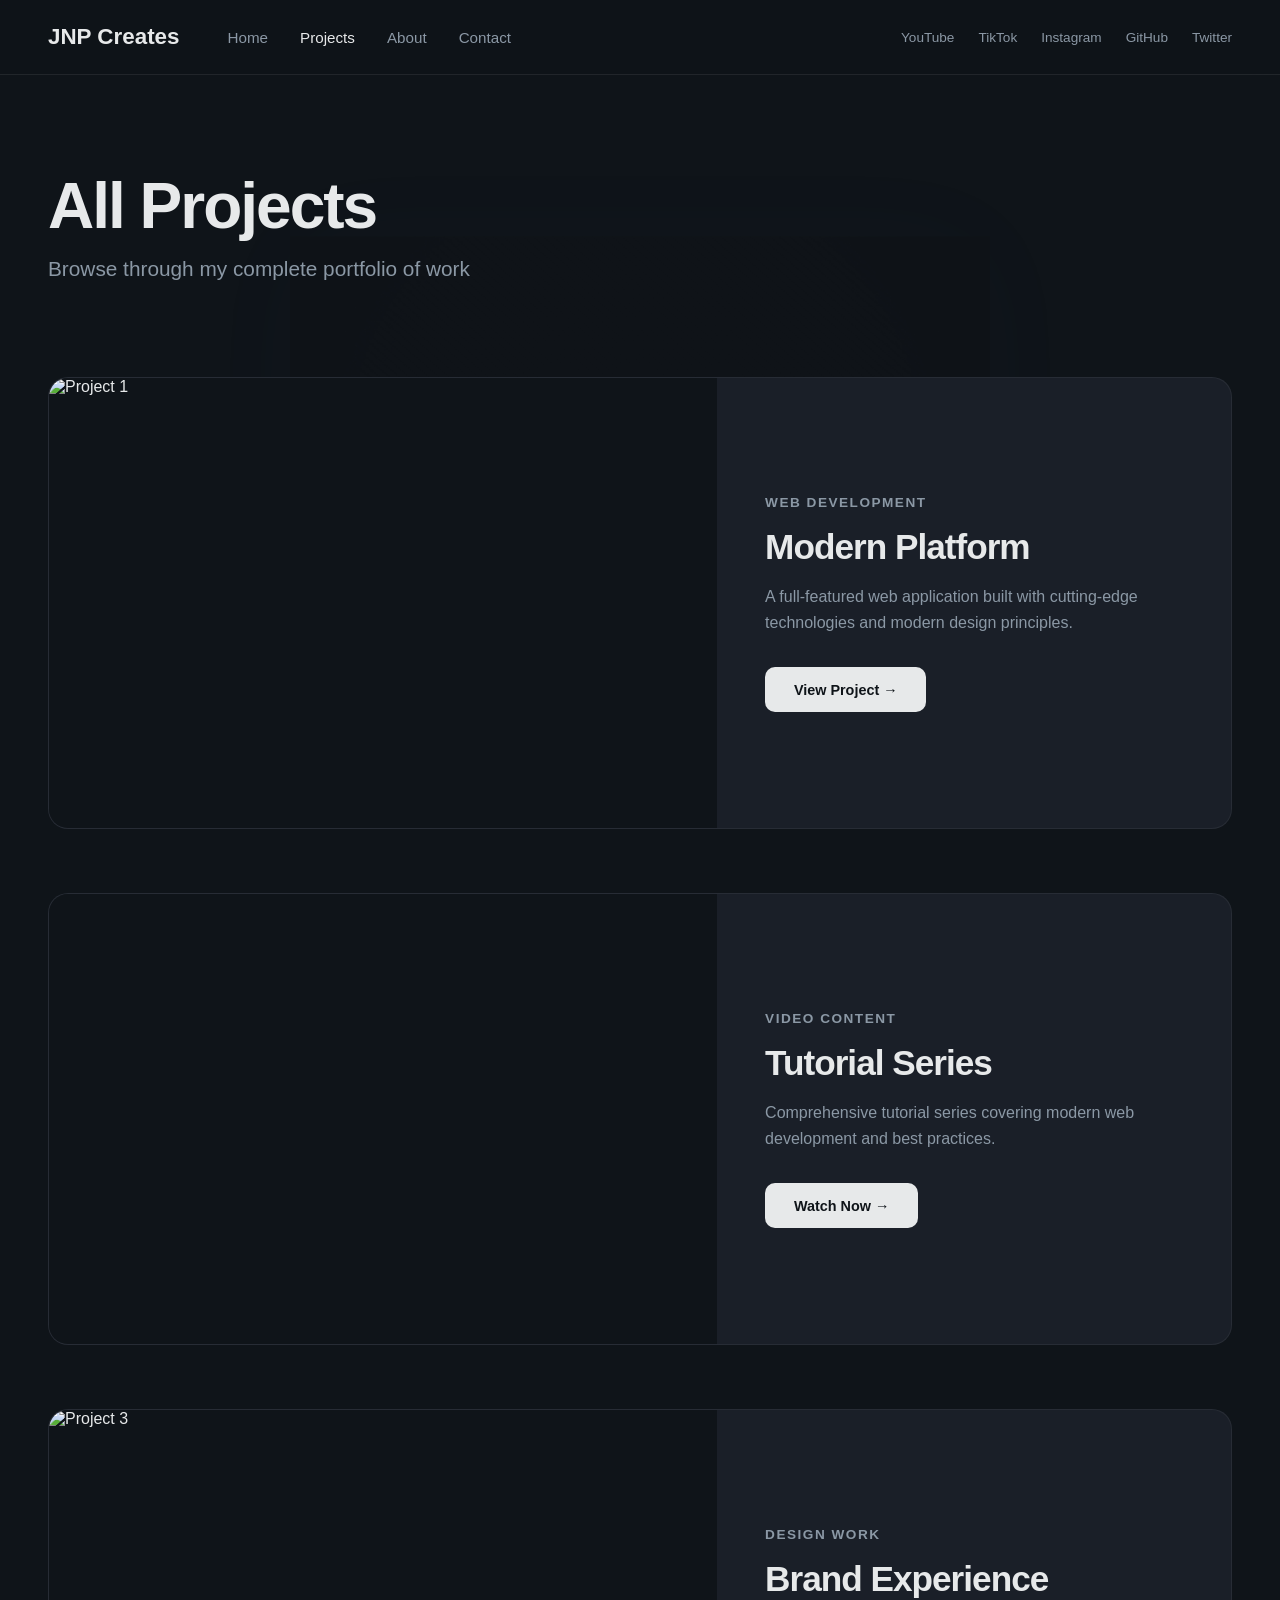
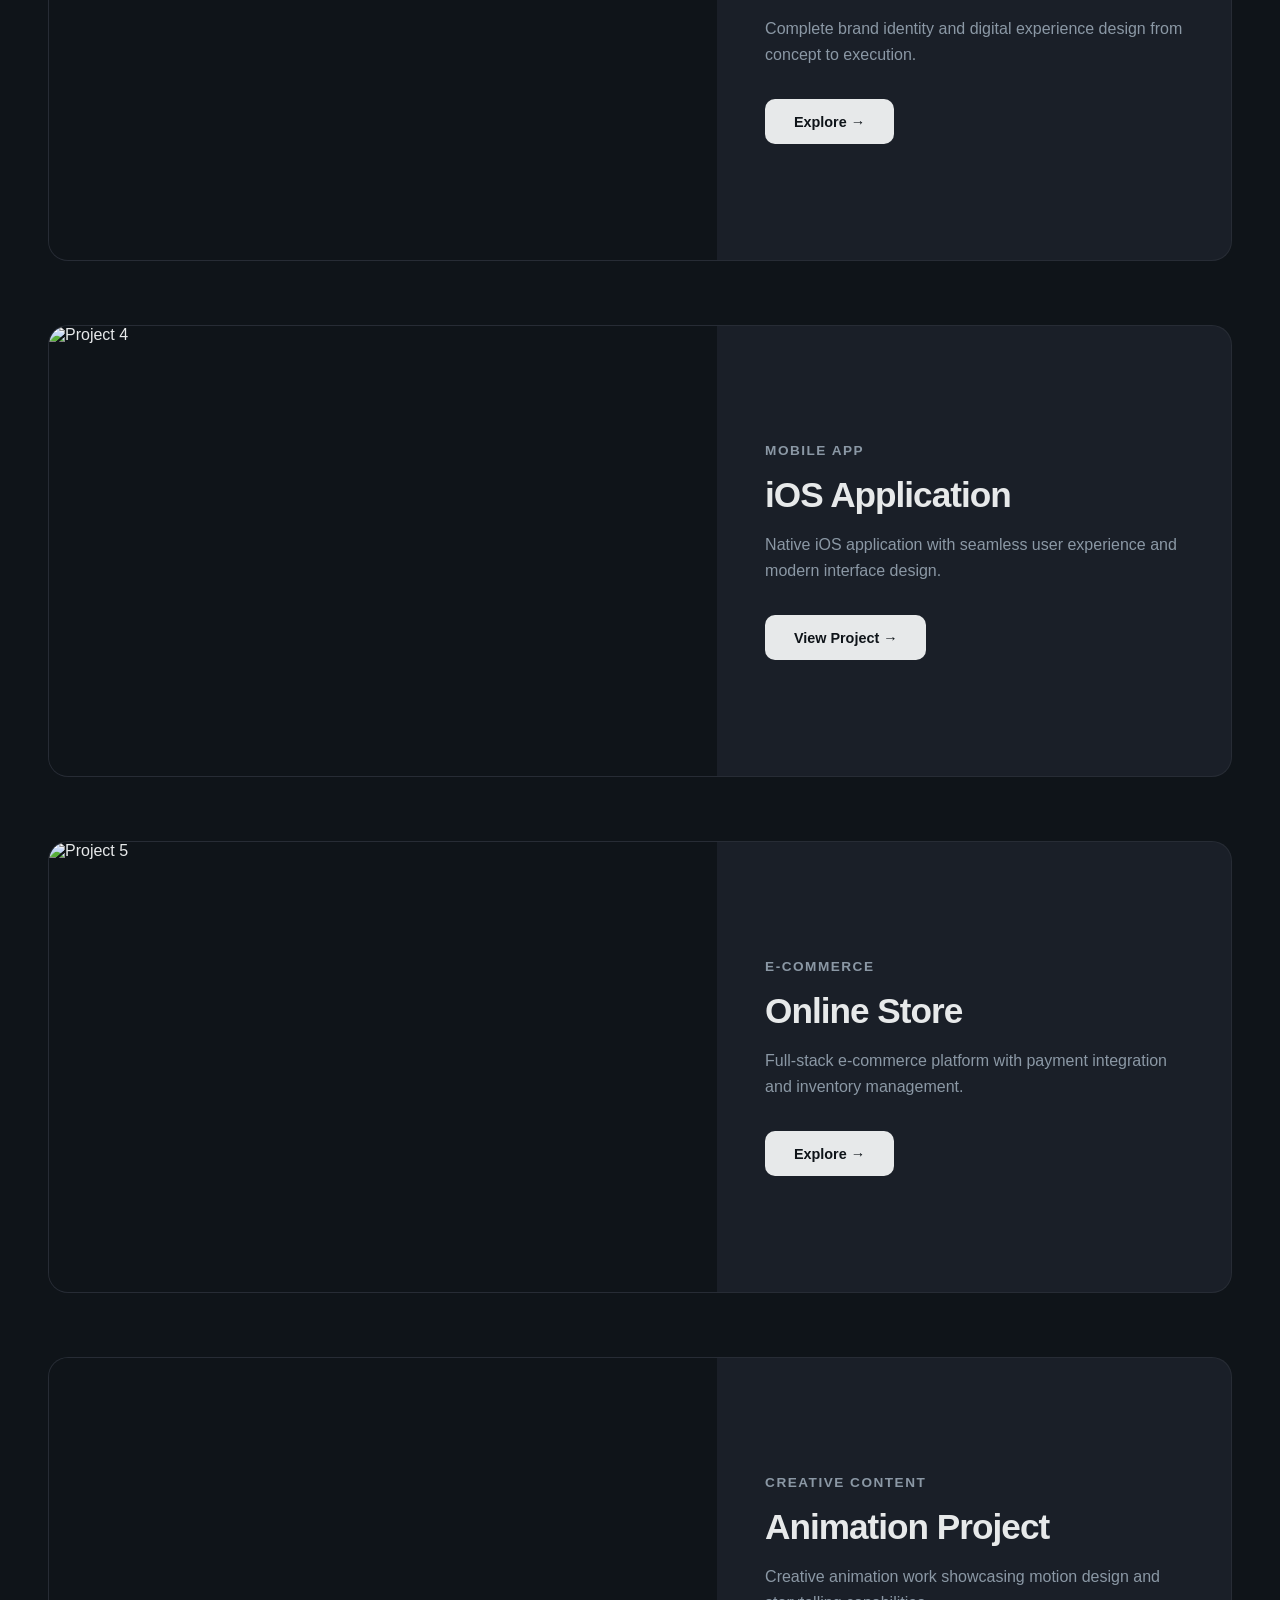
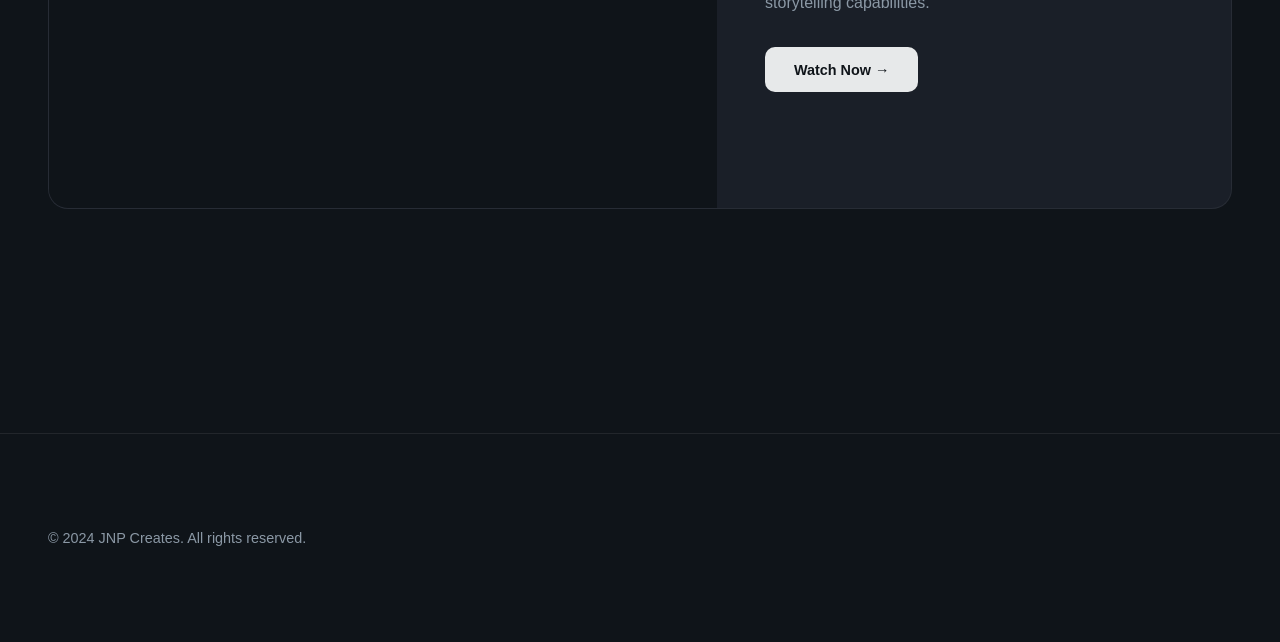
==== projects.html @ a5160d63 "Initial website deployment - Modern dark portfolio - Dark theme with animated gradient background lo" ====
<!DOCTYPE html>
<html lang="en">
<head>
    <meta charset="UTF-8">
    <meta name="viewport" content="width=device-width, initial-scale=1.0">
    <title>All Projects - JNP Creates</title>
    <style>
        * {
            margin: 0;
            padding: 0;
            box-sizing: border-box;
        }

        body {
            font-family: -apple-system, BlinkMacSystemFont, 'Segoe UI', Roboto, Oxygen, Ubuntu, Cantarell, sans-serif;
            background: #0f1419;
            color: #e7e9ea;
            position: relative;
            overflow-x: hidden;
        }

        /* Animated Background Logo */
        .bg-logo {
            position: fixed;
            top: 50%;
            left: 50%;
            transform: translate(-50%, -50%);
            width: 60%;
            max-width: 700px;
            height: auto;
            z-index: 0;
            opacity: 0.06;
            pointer-events: none;
        }

        .bg-logo img {
            width: 100%;
            height: auto;
            filter: drop-shadow(0 0 60px rgba(102, 126, 234, 0.4));
            animation: gradient-pulse 8s ease-in-out infinite;
        }

        @keyframes gradient-pulse {
            0%, 100% {
                filter: drop-shadow(0 0 60px rgba(102, 126, 234, 0.4));
            }
            50% {
                filter: drop-shadow(0 0 80px rgba(255, 107, 237, 0.5));
            }
        }

        /* Navigation */
        nav {
            padding: 1.5rem 3rem;
            background: rgba(15, 20, 25, 0.95);
            backdrop-filter: blur(20px);
            border-bottom: 1px solid rgba(255,255,255,0.08);
            position: sticky;
            top: 0;
            z-index: 100;
            display: flex;
            justify-content: space-between;
            align-items: center;
        }

        .nav-left {
            display: flex;
            align-items: center;
            gap: 3rem;
        }

        .logo {
            font-size: 1.4rem;
            font-weight: 700;
            color: #e7e9ea;
        }

        .nav-tabs {
            display: flex;
            gap: 2rem;
        }

        .nav-tabs a {
            color: #8b98a5;
            text-decoration: none;
            font-size: 0.95rem;
            font-weight: 500;
            transition: color 0.3s;
        }

        .nav-tabs a:hover,
        .nav-tabs a.active {
            color: #e7e9ea;
        }

        .social-nav {
            display: flex;
            gap: 1.5rem;
        }

        .social-nav a {
            color: #8b98a5;
            text-decoration: none;
            font-size: 0.85rem;
            font-weight: 500;
            transition: color 0.3s;
        }

        .social-nav a:hover {
            color: #e7e9ea;
        }

        /* Container */
        .container {
            max-width: 1300px;
            margin: 0 auto;
            padding: 0 3rem;
            position: relative;
            z-index: 1;
        }

        /* Page Header */
        .page-header {
            padding: 6rem 0 4rem 0;
        }

        .page-header h1 {
            font-size: 4rem;
            font-weight: 800;
            line-height: 1.1;
            margin-bottom: 1rem;
            letter-spacing: -2px;
        }

        .page-header p {
            font-size: 1.3rem;
            color: #8b98a5;
        }

        /* Projects List */
        .projects-list {
            padding: 2rem 0 6rem 0;
        }

        .project-item {
            margin-bottom: 4rem;
        }

        .project-wrapper {
            background: #1a1f28;
            border-radius: 20px;
            overflow: hidden;
            border: 1px solid rgba(255,255,255,0.06);
            transition: all 0.5s cubic-bezier(0.4, 0, 0.2, 1);
        }

        .project-wrapper:hover {
            transform: translateY(-12px);
            border-color: rgba(255,255,255,0.12);
            box-shadow:
                0 20px 40px rgba(0,0,0,0.4),
                0 0 0 1px rgba(255,255,255,0.05);
        }

        .project-grid {
            display: grid;
            grid-template-columns: 1.3fr 1fr;
            align-items: center;
        }

        .project-media-box {
            height: 450px;
            position: relative;
            overflow: hidden;
            background: #0f1419;
        }

        .project-media-box img {
            width: 100%;
            height: 100%;
            object-fit: cover;
            transition: transform 0.7s cubic-bezier(0.4, 0, 0.2, 1);
        }

        .project-wrapper:hover .project-media-box img {
            transform: scale(1.08);
        }

        .project-media-box iframe {
            width: 100%;
            height: 100%;
            border: none;
        }

        .project-details {
            padding: 3rem;
        }

        .project-category {
            font-size: 0.85rem;
            color: #8b98a5;
            text-transform: uppercase;
            letter-spacing: 1.5px;
            font-weight: 600;
            margin-bottom: 1rem;
        }

        .project-name {
            font-size: 2.2rem;
            font-weight: 700;
            margin-bottom: 1rem;
            line-height: 1.2;
            letter-spacing: -1px;
        }

        .project-desc {
            font-size: 1rem;
            line-height: 1.6;
            color: #8b98a5;
            margin-bottom: 2rem;
        }

        .view-project-btn {
            display: inline-flex;
            align-items: center;
            gap: 0.8rem;
            padding: 0.9rem 1.8rem;
            background: #e7e9ea;
            color: #0f1419;
            text-decoration: none;
            border-radius: 10px;
            font-weight: 600;
            font-size: 0.9rem;
            transition: all 0.3s;
        }

        .view-project-btn:hover {
            background: #fff;
            transform: translateX(4px);
        }

        /* Footer */
        .footer-area {
            padding: 6rem 0;
            border-top: 1px solid rgba(255,255,255,0.08);
            margin-top: 4rem;
        }

        .footer-grid {
            display: flex;
            justify-content: space-between;
            align-items: center;
        }

        .footer-copy {
            color: #8b98a5;
            font-size: 0.9rem;
        }

        @media (max-width: 1024px) {
            .nav-left {
                flex-direction: column;
                gap: 1rem;
                align-items: flex-start;
            }

            nav {
                flex-direction: column;
                gap: 1.5rem;
                align-items: flex-start;
            }

            .social-nav {
                flex-wrap: wrap;
            }

            .project-grid {
                grid-template-columns: 1fr;
            }

            .project-media-box {
                height: 350px;
            }

            .page-header h1 {
                font-size: 2.5rem;
            }

            .project-name {
                font-size: 1.8rem;
            }
        }
    </style>
</head>
<body>
    <!-- Animated Background Logo -->
    <div class="bg-logo">
        <img src="jnp-logo.png" alt="JNP Creates Logo">
    </div>

    <!-- Navigation -->
    <nav>
        <div class="nav-left">
            <div class="logo">JNP Creates</div>
            <div class="nav-tabs">
                <a href="index.html">Home</a>
                <a href="projects.html" class="active">Projects</a>
                <a href="#about">About</a>
                <a href="#contact">Contact</a>
            </div>
        </div>
        <div class="social-nav">
            <a href="https://youtube.com/@jnpcreates" target="_blank">YouTube</a>
            <a href="https://tiktok.com/@jnpcreates" target="_blank">TikTok</a>
            <a href="https://instagram.com/jnp_creates" target="_blank">Instagram</a>
            <a href="https://github.com/jnpcreates" target="_blank">GitHub</a>
            <a href="https://twitter.com/jnpcreates" target="_blank">Twitter</a>
        </div>
    </nav>

    <!-- Main Content -->
    <div class="container">
        <!-- Page Header -->
        <section class="page-header">
            <h1>All Projects</h1>
            <p>Browse through my complete portfolio of work</p>
        </section>

        <!-- Projects List -->
        <section class="projects-list">
            <!-- Project 1 -->
            <article class="project-item">
                <div class="project-wrapper">
                    <div class="project-grid">
                        <div class="project-media-box">
                            <img src="project1.jpg" alt="Project 1">
                        </div>
                        <div class="project-details">
                            <div class="project-category">Web Development</div>
                            <h3 class="project-name">Modern Platform</h3>
                            <p class="project-desc">
                                A full-featured web application built with cutting-edge technologies and modern design principles.
                            </p>
                            <a href="project1-details.html" class="view-project-btn">
                                View Project →
                            </a>
                        </div>
                    </div>
                </div>
            </article>

            <!-- Project 2 -->
            <article class="project-item">
                <div class="project-wrapper">
                    <div class="project-grid">
                        <div class="project-media-box">
                            <iframe src="https://www.youtube.com/embed/dQw4w9WgXcQ" allowfullscreen></iframe>
                        </div>
                        <div class="project-details">
                            <div class="project-category">Video Content</div>
                            <h3 class="project-name">Tutorial Series</h3>
                            <p class="project-desc">
                                Comprehensive tutorial series covering modern web development and best practices.
                            </p>
                            <a href="project2-details.html" class="view-project-btn">
                                Watch Now →
                            </a>
                        </div>
                    </div>
                </div>
            </article>

            <!-- Project 3 -->
            <article class="project-item">
                <div class="project-wrapper">
                    <div class="project-grid">
                        <div class="project-media-box">
                            <img src="project3.jpg" alt="Project 3">
                        </div>
                        <div class="project-details">
                            <div class="project-category">Design Work</div>
                            <h3 class="project-name">Brand Experience</h3>
                            <p class="project-desc">
                                Complete brand identity and digital experience design from concept to execution.
                            </p>
                            <a href="project3-details.html" class="view-project-btn">
                                Explore →
                            </a>
                        </div>
                    </div>
                </div>
            </article>

            <!-- Project 4 -->
            <article class="project-item">
                <div class="project-wrapper">
                    <div class="project-grid">
                        <div class="project-media-box">
                            <img src="project4.jpg" alt="Project 4">
                        </div>
                        <div class="project-details">
                            <div class="project-category">Mobile App</div>
                            <h3 class="project-name">iOS Application</h3>
                            <p class="project-desc">
                                Native iOS application with seamless user experience and modern interface design.
                            </p>
                            <a href="project4-details.html" class="view-project-btn">
                                View Project →
                            </a>
                        </div>
                    </div>
                </div>
            </article>

            <!-- Project 5 -->
            <article class="project-item">
                <div class="project-wrapper">
                    <div class="project-grid">
                        <div class="project-media-box">
                            <img src="project5.jpg" alt="Project 5">
                        </div>
                        <div class="project-details">
                            <div class="project-category">E-Commerce</div>
                            <h3 class="project-name">Online Store</h3>
                            <p class="project-desc">
                                Full-stack e-commerce platform with payment integration and inventory management.
                            </p>
                            <a href="project5-details.html" class="view-project-btn">
                                Explore →
                            </a>
                        </div>
                    </div>
                </div>
            </article>

            <!-- Project 6 -->
            <article class="project-item">
                <div class="project-wrapper">
                    <div class="project-grid">
                        <div class="project-media-box">
                            <iframe src="https://www.youtube.com/embed/dQw4w9WgXcQ" allowfullscreen></iframe>
                        </div>
                        <div class="project-details">
                            <div class="project-category">Creative Content</div>
                            <h3 class="project-name">Animation Project</h3>
                            <p class="project-desc">
                                Creative animation work showcasing motion design and storytelling capabilities.
                            </p>
                            <a href="project6-details.html" class="view-project-btn">
                                Watch Now →
                            </a>
                        </div>
                    </div>
                </div>
            </article>

            <!-- Add more projects as needed -->
        </section>
    </div>

    <!-- Footer -->
    <footer class="footer-area">
        <div class="container">
            <div class="footer-grid">
                <div class="footer-copy">© 2024 JNP Creates. All rights reserved.</div>
            </div>
        </div>
    </footer>
</body>
</html>
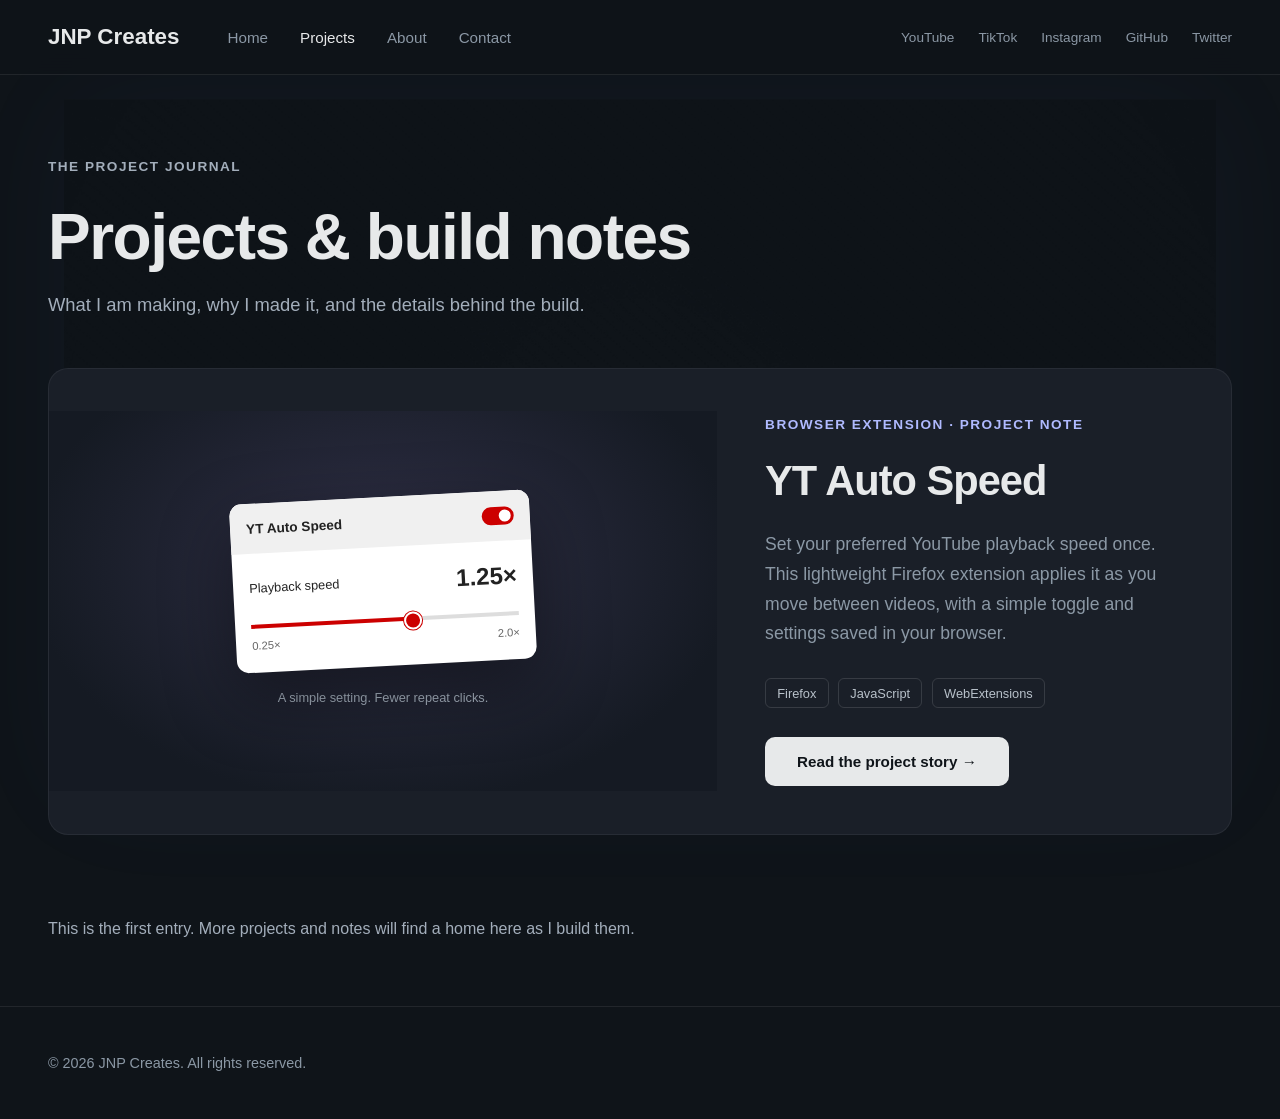
==== commit 6ecded88: "Add YT Auto Speed project journal and refresh portfolio" ====
--- a/projects.html
+++ b/projects.html
@@ -3,468 +3,71 @@
 <head>
     <meta charset="UTF-8">
     <meta name="viewport" content="width=device-width, initial-scale=1.0">
-    <title>All Projects - JNP Creates</title>
-    <style>
-        * {
-            margin: 0;
-            padding: 0;
-            box-sizing: border-box;
-        }
-
-        body {
-            font-family: -apple-system, BlinkMacSystemFont, 'Segoe UI', Roboto, Oxygen, Ubuntu, Cantarell, sans-serif;
-            background: #0f1419;
-            color: #e7e9ea;
-            position: relative;
-            overflow-x: hidden;
-        }
-
-        /* Animated Background Logo */
-        .bg-logo {
-            position: fixed;
-            top: 50%;
-            left: 50%;
-            transform: translate(-50%, -50%);
-            width: 60%;
-            max-width: 700px;
-            height: auto;
-            z-index: 0;
-            opacity: 0.06;
-            pointer-events: none;
-        }
-
-        .bg-logo img {
-            width: 100%;
-            height: auto;
-            filter: drop-shadow(0 0 60px rgba(102, 126, 234, 0.4));
-            animation: gradient-pulse 8s ease-in-out infinite;
-        }
-
-        @keyframes gradient-pulse {
-            0%, 100% {
-                filter: drop-shadow(0 0 60px rgba(102, 126, 234, 0.4));
-            }
-            50% {
-                filter: drop-shadow(0 0 80px rgba(255, 107, 237, 0.5));
-            }
-        }
-
-        /* Navigation */
-        nav {
-            padding: 1.5rem 3rem;
-            background: rgba(15, 20, 25, 0.95);
-            backdrop-filter: blur(20px);
-            border-bottom: 1px solid rgba(255,255,255,0.08);
-            position: sticky;
-            top: 0;
-            z-index: 100;
-            display: flex;
-            justify-content: space-between;
-            align-items: center;
-        }
-
-        .nav-left {
-            display: flex;
-            align-items: center;
-            gap: 3rem;
-        }
-
-        .logo {
-            font-size: 1.4rem;
-            font-weight: 700;
-            color: #e7e9ea;
-        }
-
-        .nav-tabs {
-            display: flex;
-            gap: 2rem;
-        }
-
-        .nav-tabs a {
-            color: #8b98a5;
-            text-decoration: none;
-            font-size: 0.95rem;
-            font-weight: 500;
-            transition: color 0.3s;
-        }
-
-        .nav-tabs a:hover,
-        .nav-tabs a.active {
-            color: #e7e9ea;
-        }
-
-        .social-nav {
-            display: flex;
-            gap: 1.5rem;
-        }
-
-        .social-nav a {
-            color: #8b98a5;
-            text-decoration: none;
-            font-size: 0.85rem;
-            font-weight: 500;
-            transition: color 0.3s;
-        }
-
-        .social-nav a:hover {
-            color: #e7e9ea;
-        }
-
-        /* Container */
-        .container {
-            max-width: 1300px;
-            margin: 0 auto;
-            padding: 0 3rem;
-            position: relative;
-            z-index: 1;
-        }
-
-        /* Page Header */
-        .page-header {
-            padding: 6rem 0 4rem 0;
-        }
-
-        .page-header h1 {
-            font-size: 4rem;
-            font-weight: 800;
-            line-height: 1.1;
-            margin-bottom: 1rem;
-            letter-spacing: -2px;
-        }
-
-        .page-header p {
-            font-size: 1.3rem;
-            color: #8b98a5;
-        }
-
-        /* Projects List */
-        .projects-list {
-            padding: 2rem 0 6rem 0;
-        }
-
-        .project-item {
-            margin-bottom: 4rem;
-        }
-
-        .project-wrapper {
-            background: #1a1f28;
-            border-radius: 20px;
-            overflow: hidden;
-            border: 1px solid rgba(255,255,255,0.06);
-            transition: all 0.5s cubic-bezier(0.4, 0, 0.2, 1);
-        }
-
-        .project-wrapper:hover {
-            transform: translateY(-12px);
-            border-color: rgba(255,255,255,0.12);
-            box-shadow:
-                0 20px 40px rgba(0,0,0,0.4),
-                0 0 0 1px rgba(255,255,255,0.05);
-        }
-
-        .project-grid {
-            display: grid;
-            grid-template-columns: 1.3fr 1fr;
-            align-items: center;
-        }
-
-        .project-media-box {
-            height: 450px;
-            position: relative;
-            overflow: hidden;
-            background: #0f1419;
-        }
-
-        .project-media-box img {
-            width: 100%;
-            height: 100%;
-            object-fit: cover;
-            transition: transform 0.7s cubic-bezier(0.4, 0, 0.2, 1);
-        }
-
-        .project-wrapper:hover .project-media-box img {
-            transform: scale(1.08);
-        }
-
-        .project-media-box iframe {
-            width: 100%;
-            height: 100%;
-            border: none;
-        }
-
-        .project-details {
-            padding: 3rem;
-        }
-
-        .project-category {
-            font-size: 0.85rem;
-            color: #8b98a5;
-            text-transform: uppercase;
-            letter-spacing: 1.5px;
-            font-weight: 600;
-            margin-bottom: 1rem;
-        }
-
-        .project-name {
-            font-size: 2.2rem;
-            font-weight: 700;
-            margin-bottom: 1rem;
-            line-height: 1.2;
-            letter-spacing: -1px;
-        }
-
-        .project-desc {
-            font-size: 1rem;
-            line-height: 1.6;
-            color: #8b98a5;
-            margin-bottom: 2rem;
-        }
-
-        .view-project-btn {
-            display: inline-flex;
-            align-items: center;
-            gap: 0.8rem;
-            padding: 0.9rem 1.8rem;
-            background: #e7e9ea;
-            color: #0f1419;
-            text-decoration: none;
-            border-radius: 10px;
-            font-weight: 600;
-            font-size: 0.9rem;
-            transition: all 0.3s;
-        }
-
-        .view-project-btn:hover {
-            background: #fff;
-            transform: translateX(4px);
-        }
-
-        /* Footer */
-        .footer-area {
-            padding: 6rem 0;
-            border-top: 1px solid rgba(255,255,255,0.08);
-            margin-top: 4rem;
-        }
-
-        .footer-grid {
-            display: flex;
-            justify-content: space-between;
-            align-items: center;
-        }
-
-        .footer-copy {
-            color: #8b98a5;
-            font-size: 0.9rem;
-        }
-
-        @media (max-width: 1024px) {
-            .nav-left {
-                flex-direction: column;
-                gap: 1rem;
-                align-items: flex-start;
-            }
-
-            nav {
-                flex-direction: column;
-                gap: 1.5rem;
-                align-items: flex-start;
-            }
-
-            .social-nav {
-                flex-wrap: wrap;
-            }
-
-            .project-grid {
-                grid-template-columns: 1fr;
-            }
-
-            .project-media-box {
-                height: 350px;
-            }
-
-            .page-header h1 {
-                font-size: 2.5rem;
-            }
-
-            .project-name {
-                font-size: 1.8rem;
-            }
-        }
-    </style>
+    <title>Projects &amp; Build Notes - JNP Creates</title>
+    <meta name="description" content="Explore projects and short build notes from JNP Creates, starting with YT Auto Speed for Firefox.">
+    <link rel="canonical" href="https://jnpcreates.com/projects.html">
+    <meta property="og:type" content="website">
+    <meta property="og:title" content="Projects &amp; Build Notes - JNP Creates">
+    <meta property="og:description" content="Explore projects and short build notes from JNP Creates, starting with YT Auto Speed for Firefox.">
+    <meta property="og:url" content="https://jnpcreates.com/projects.html">
+    <meta property="og:image" content="https://jnpcreates.com/jnp-logo.png">
+    <link rel="icon" href="jnp-logo.png" type="image/png">
+    <link rel="stylesheet" href="styles.css">
+    <link rel="stylesheet" href="showcase.css">
 </head>
 <body>
-    <!-- Animated Background Logo -->
-    <div class="bg-logo">
-        <img src="jnp-logo.png" alt="JNP Creates Logo">
-    </div>
-
-    <!-- Navigation -->
-    <nav>
+    <a class="skip-link" href="#main">Skip to content</a>
+    <div class="bg-logo" aria-hidden="true"><img src="jnp-logo.png" alt=""></div>
+    <nav aria-label="Main navigation">
         <div class="nav-left">
-            <div class="logo">JNP Creates</div>
+            <a class="logo" href="index.html">JNP Creates</a>
             <div class="nav-tabs">
                 <a href="index.html">Home</a>
-                <a href="projects.html" class="active">Projects</a>
-                <a href="#about">About</a>
-                <a href="#contact">Contact</a>
+                <a href="projects.html" class="active" aria-current="page">Projects</a>
+                <a href="index.html#about">About</a>
+                <a href="index.html#contact">Contact</a>
             </div>
         </div>
         <div class="social-nav">
-            <a href="https://youtube.com/@jnpcreates" target="_blank">YouTube</a>
-            <a href="https://tiktok.com/@jnpcreates" target="_blank">TikTok</a>
-            <a href="https://instagram.com/jnp_creates" target="_blank">Instagram</a>
-            <a href="https://github.com/jnpcreates" target="_blank">GitHub</a>
-            <a href="https://twitter.com/jnpcreates" target="_blank">Twitter</a>
+            <a href="https://youtube.com/@jnpcreates" target="_blank" rel="noopener noreferrer">YouTube</a>
+            <a href="https://tiktok.com/@jnpcreates" target="_blank" rel="noopener noreferrer">TikTok</a>
+            <a href="https://instagram.com/jnp_creates" target="_blank" rel="noopener noreferrer">Instagram</a>
+            <a href="https://github.com/jnpcreates" target="_blank" rel="noopener noreferrer">GitHub</a>
+            <a href="https://twitter.com/jnpcreates" target="_blank" rel="noopener noreferrer">Twitter</a>
         </div>
     </nav>
-
-    <!-- Main Content -->
-    <div class="container">
-        <!-- Page Header -->
-        <section class="page-header">
-            <h1>All Projects</h1>
-            <p>Browse through my complete portfolio of work</p>
+    <main class="container" id="main">
+        <header class="page-header">
+            <p class="project-category">The project journal</p>
+            <h1>Projects &amp; build notes</h1>
+            <p>What I am making, why I made it, and the details behind the build.</p>
+        </header>
+        <section class="projects-list" aria-label="Project stories">
+            <article class="project-item">
+    <div class="project-wrapper"><div class="project-grid">
+        <figure class="project-visual" aria-label="Illustration of the YT Auto Speed popup">
+    <div class="speed-popup" aria-hidden="true">
+        <div class="popup-header"><span>YT Auto Speed</span><span class="popup-toggle"></span></div>
+        <div class="popup-body">
+            <div class="popup-speed"><span>Playback speed</span><strong>1.25&times;</strong></div>
+            <div class="popup-track"></div>
+            <div class="popup-range"><span>0.25&times;</span><span>2.0&times;</span></div>
+        </div>
+    </div>
+    <figcaption class="visual-caption">A simple setting. Fewer repeat clicks.</figcaption>
+</figure>
+        <div class="project-details">
+            <p class="project-category">Browser extension &middot; Project note</p>
+            <h2 class="project-name">YT Auto Speed</h2>
+            <p class="project-desc">Set your preferred YouTube playback speed once. This lightweight Firefox extension applies it as you move between videos, with a simple toggle and settings saved in your browser.</p>
+            <ul class="tags" aria-label="Technologies"><li>Firefox</li><li>JavaScript</li><li>WebExtensions</li></ul>
+            <a href="projects/yt-auto-speed.html" class="view-project-btn">Read the project story &rarr;</a>
+        </div>
+    </div></div>
+</article>
         </section>
-
-        <!-- Projects List -->
-        <section class="projects-list">
-            <!-- Project 1 -->
-            <article class="project-item">
-                <div class="project-wrapper">
-                    <div class="project-grid">
-                        <div class="project-media-box">
-                            <img src="project1.jpg" alt="Project 1">
-                        </div>
-                        <div class="project-details">
-                            <div class="project-category">Web Development</div>
-                            <h3 class="project-name">Modern Platform</h3>
-                            <p class="project-desc">
-                                A full-featured web application built with cutting-edge technologies and modern design principles.
-                            </p>
-                            <a href="project1-details.html" class="view-project-btn">
-                                View Project →
-                            </a>
-                        </div>
-                    </div>
-                </div>
-            </article>
-
-            <!-- Project 2 -->
-            <article class="project-item">
-                <div class="project-wrapper">
-                    <div class="project-grid">
-                        <div class="project-media-box">
-                            <iframe src="https://www.youtube.com/embed/dQw4w9WgXcQ" allowfullscreen></iframe>
-                        </div>
-                        <div class="project-details">
-                            <div class="project-category">Video Content</div>
-                            <h3 class="project-name">Tutorial Series</h3>
-                            <p class="project-desc">
-                                Comprehensive tutorial series covering modern web development and best practices.
-                            </p>
-                            <a href="project2-details.html" class="view-project-btn">
-                                Watch Now →
-                            </a>
-                        </div>
-                    </div>
-                </div>
-            </article>
-
-            <!-- Project 3 -->
-            <article class="project-item">
-                <div class="project-wrapper">
-                    <div class="project-grid">
-                        <div class="project-media-box">
-                            <img src="project3.jpg" alt="Project 3">
-                        </div>
-                        <div class="project-details">
-                            <div class="project-category">Design Work</div>
-                            <h3 class="project-name">Brand Experience</h3>
-                            <p class="project-desc">
-                                Complete brand identity and digital experience design from concept to execution.
-                            </p>
-                            <a href="project3-details.html" class="view-project-btn">
-                                Explore →
-                            </a>
-                        </div>
-                    </div>
-                </div>
-            </article>
-
-            <!-- Project 4 -->
-            <article class="project-item">
-                <div class="project-wrapper">
-                    <div class="project-grid">
-                        <div class="project-media-box">
-                            <img src="project4.jpg" alt="Project 4">
-                        </div>
-                        <div class="project-details">
-                            <div class="project-category">Mobile App</div>
-                            <h3 class="project-name">iOS Application</h3>
-                            <p class="project-desc">
-                                Native iOS application with seamless user experience and modern interface design.
-                            </p>
-                            <a href="project4-details.html" class="view-project-btn">
-                                View Project →
-                            </a>
-                        </div>
-                    </div>
-                </div>
-            </article>
-
-            <!-- Project 5 -->
-            <article class="project-item">
-                <div class="project-wrapper">
-                    <div class="project-grid">
-                        <div class="project-media-box">
-                            <img src="project5.jpg" alt="Project 5">
-                        </div>
-                        <div class="project-details">
-                            <div class="project-category">E-Commerce</div>
-                            <h3 class="project-name">Online Store</h3>
-                            <p class="project-desc">
-                                Full-stack e-commerce platform with payment integration and inventory management.
-                            </p>
-                            <a href="project5-details.html" class="view-project-btn">
-                                Explore →
-                            </a>
-                        </div>
-                    </div>
-                </div>
-            </article>
-
-            <!-- Project 6 -->
-            <article class="project-item">
-                <div class="project-wrapper">
-                    <div class="project-grid">
-                        <div class="project-media-box">
-                            <iframe src="https://www.youtube.com/embed/dQw4w9WgXcQ" allowfullscreen></iframe>
-                        </div>
-                        <div class="project-details">
-                            <div class="project-category">Creative Content</div>
-                            <h3 class="project-name">Animation Project</h3>
-                            <p class="project-desc">
-                                Creative animation work showcasing motion design and storytelling capabilities.
-                            </p>
-                            <a href="project6-details.html" class="view-project-btn">
-                                Watch Now →
-                            </a>
-                        </div>
-                    </div>
-                </div>
-            </article>
-
-            <!-- Add more projects as needed -->
-        </section>
-    </div>
-
-    <!-- Footer -->
-    <footer class="footer-area">
-        <div class="container">
-            <div class="footer-grid">
-                <div class="footer-copy">© 2024 JNP Creates. All rights reserved.</div>
-            </div>
-        </div>
-    </footer>
+        <p class="journal-note">This is the first entry. More projects and notes will find a home here as I build them.</p>
+    </main>
+    <footer class="footer-area"><div class="container"><p class="footer-copy">&copy; 2026 JNP Creates. All rights reserved.</p></div></footer>
 </body>
-</html>+</html>
--- a/styles.css
+++ b/styles.css
@@ -0,0 +1,350 @@
+* {
+    margin: 0;
+    padding: 0;
+    box-sizing: border-box;
+}
+
+body {
+    font-family: -apple-system, BlinkMacSystemFont, 'Segoe UI', Roboto, Oxygen, Ubuntu, Cantarell, sans-serif;
+    background: #0f1419;
+    color: #e7e9ea;
+    position: relative;
+    overflow-x: hidden;
+}
+
+/* Animated Background Logo */
+.bg-logo {
+    position: fixed;
+    top: 50%;
+    left: 50%;
+    transform: translate(-50%, -50%);
+    width: 90%;
+    max-width: 1200px;
+    height: auto;
+    z-index: 0;
+    opacity: 0.25;
+    pointer-events: none;
+}
+
+.bg-logo img {
+    width: 100%;
+    height: auto;
+    filter: drop-shadow(0 0 60px rgba(102, 126, 234, 0.6));
+    animation: gradient-pulse 8s ease-in-out infinite;
+}
+
+@keyframes gradient-pulse {
+    0%, 100% {
+        filter: drop-shadow(0 0 60px rgba(102, 126, 234, 0.6));
+    }
+    50% {
+        filter: drop-shadow(0 0 100px rgba(255, 107, 237, 0.8));
+    }
+}
+
+/* Navigation */
+nav {
+    padding: 1.5rem 3rem;
+    background: rgba(15, 20, 25, 0.95);
+    backdrop-filter: blur(20px);
+    border-bottom: 1px solid rgba(255,255,255,0.08);
+    position: sticky;
+    top: 0;
+    z-index: 100;
+    display: flex;
+    justify-content: space-between;
+    align-items: center;
+}
+
+.nav-left {
+    display: flex;
+    align-items: center;
+    gap: 3rem;
+}
+
+.logo {
+    font-size: 1.4rem;
+    font-weight: 700;
+    color: #e7e9ea;
+}
+
+.nav-tabs {
+    display: flex;
+    gap: 2rem;
+}
+
+.nav-tabs a {
+    color: #8b98a5;
+    text-decoration: none;
+    font-size: 0.95rem;
+    font-weight: 500;
+    transition: color 0.3s;
+}
+
+.nav-tabs a:hover,
+.nav-tabs a.active {
+    color: #e7e9ea;
+}
+
+.social-nav {
+    display: flex;
+    gap: 1.5rem;
+}
+
+.social-nav a {
+    color: #8b98a5;
+    text-decoration: none;
+    font-size: 0.85rem;
+    font-weight: 500;
+    transition: color 0.3s;
+}
+
+.social-nav a:hover {
+    color: #e7e9ea;
+}
+
+/* Container */
+.container {
+    max-width: 1300px;
+    margin: 0 auto;
+    padding: 0 3rem;
+    position: relative;
+    z-index: 1;
+}
+
+/* Hero Section */
+.hero-section {
+    min-height: 100vh;
+    display: flex;
+    align-items: center;
+    justify-content: center;
+    text-align: center;
+    padding: 2rem 2rem 6rem 2rem;
+    position: relative;
+}
+
+.hero-content {
+    max-width: 700px;
+    margin-top: -4rem;
+}
+
+.hero-section h1 {
+    font-size: 6rem;
+    font-weight: 800;
+    line-height: 1.1;
+    margin-bottom: 1.5rem;
+    letter-spacing: -2px;
+}
+
+.hero-section .tagline {
+    font-size: 1.8rem;
+    color: #8b98a5;
+    margin-bottom: 3rem;
+}
+
+.hero-social-links {
+    display: flex;
+    gap: 1.5rem;
+    justify-content: center;
+    flex-wrap: wrap;
+}
+
+.hero-social-links a {
+    color: white;
+    text-decoration: none;
+    padding: 1rem 2rem;
+    background: rgba(255, 255, 255, 0.1);
+    border: 1px solid rgba(255, 255, 255, 0.2);
+    border-radius: 10px;
+    font-weight: 600;
+    font-size: 0.95rem;
+    transition: all 0.3s ease;
+    backdrop-filter: blur(10px);
+}
+
+.hero-social-links a:hover {
+    background: rgba(255, 255, 255, 0.15);
+    border-color: rgba(255, 255, 255, 0.3);
+    transform: translateY(-2px);
+    box-shadow: 0 5px 15px rgba(0,0,0,0.3);
+}
+
+/* Work Section */
+.work-section {
+    padding: 4rem 0 6rem 0;
+}
+
+.section-header {
+    margin-bottom: 4rem;
+}
+
+.section-header h2 {
+    font-size: 2.5rem;
+    font-weight: 700;
+    letter-spacing: -1px;
+    margin-bottom: 0.5rem;
+}
+
+.section-header p {
+    color: #8b98a5;
+    font-size: 1.1rem;
+}
+
+/* Project Cards */
+.project-item {
+    margin-bottom: 6rem;
+}
+
+.project-wrapper {
+    background: #1a1f28;
+    border-radius: 20px;
+    overflow: hidden;
+    border: 1px solid rgba(255,255,255,0.06);
+    transition: all 0.5s cubic-bezier(0.4, 0, 0.2, 1);
+}
+
+.project-wrapper:hover {
+    transform: translateY(-12px);
+    border-color: rgba(255,255,255,0.12);
+    box-shadow:
+        0 20px 40px rgba(0,0,0,0.4),
+        0 0 0 1px rgba(255,255,255,0.05);
+}
+
+.project-grid {
+    display: grid;
+    grid-template-columns: 1.3fr 1fr;
+    align-items: center;
+}
+
+.project-media-box {
+    height: 550px;
+    position: relative;
+    overflow: hidden;
+    background: #0f1419;
+}
+
+.project-media-box img {
+    width: 100%;
+    height: 100%;
+    object-fit: cover;
+    transition: transform 0.7s cubic-bezier(0.4, 0, 0.2, 1);
+}
+
+.project-wrapper:hover .project-media-box img {
+    transform: scale(1.08);
+}
+
+.project-media-box iframe {
+    width: 100%;
+    height: 100%;
+    border: none;
+}
+
+.project-details {
+    padding: 4rem;
+}
+
+.project-category {
+    font-size: 0.85rem;
+    color: #8b98a5;
+    text-transform: uppercase;
+    letter-spacing: 1.5px;
+    font-weight: 600;
+    margin-bottom: 1.5rem;
+}
+
+.project-name {
+    font-size: 2.8rem;
+    font-weight: 700;
+    margin-bottom: 1.5rem;
+    line-height: 1.2;
+    letter-spacing: -1px;
+}
+
+.project-desc {
+    font-size: 1.1rem;
+    line-height: 1.7;
+    color: #8b98a5;
+    margin-bottom: 2.5rem;
+}
+
+.view-project-btn {
+    display: inline-flex;
+    align-items: center;
+    gap: 0.8rem;
+    padding: 1rem 2rem;
+    background: #e7e9ea;
+    color: #0f1419;
+    text-decoration: none;
+    border-radius: 10px;
+    font-weight: 600;
+    font-size: 0.95rem;
+    transition: all 0.3s;
+}
+
+.view-project-btn:hover {
+    background: #fff;
+    transform: translateX(4px);
+}
+
+/* Footer */
+.footer-area {
+    padding: 6rem 0;
+    border-top: 1px solid rgba(255,255,255,0.08);
+    margin-top: 6rem;
+}
+
+.footer-grid {
+    display: flex;
+    justify-content: space-between;
+    align-items: center;
+}
+
+.footer-copy {
+    color: #8b98a5;
+    font-size: 0.9rem;
+}
+
+@media (max-width: 1024px) {
+    .nav-left {
+        flex-direction: column;
+        gap: 1rem;
+        align-items: flex-start;
+    }
+
+    nav {
+        flex-direction: column;
+        gap: 1.5rem;
+        align-items: flex-start;
+    }
+
+    .social-nav {
+        flex-wrap: wrap;
+    }
+
+    .project-grid {
+        grid-template-columns: 1fr;
+    }
+
+    .project-media-box {
+        height: 400px;
+    }
+
+    .hero-section h1 {
+        font-size: 3.5rem;
+    }
+
+    .project-name {
+        font-size: 2rem;
+    }
+
+    .bg-logo {
+        width: 100%;
+        max-width: 600px;
+    }
+
+    .hero-content {
+        margin-top: 0;
+    }
+}
--- a/showcase.css
+++ b/showcase.css
@@ -0,0 +1,83 @@
+/* Shared project journal and responsive refinements. */
+html { scroll-behavior: smooth; scroll-padding-top: 12rem; }
+a:focus-visible { outline: 3px solid #b0baff; outline-offset: 6px; }
+.skip-link { position: absolute; top: -5rem; left: 1rem; z-index: 200; padding: 1rem; background: #e7e9ea; color: #0f1419; }
+.skip-link:focus { top: 1rem; }
+.logo { text-decoration: none; }
+.bg-logo { opacity: 0.08; }
+.nav-tabs, .social-nav { flex-wrap: wrap; }
+.hero-section { min-height: 72vh; }
+.hero-content { margin-top: 0; }
+.hero-social-links .primary-link { background: #e7e9ea; color: #0f1419; }
+.section-header { margin-bottom: 2.5rem; }
+.project-item { margin-bottom: 2rem; }
+.project-details { padding: 3rem; }
+.project-name { font-size: 2.6rem; }
+.project-desc { margin-bottom: 1.8rem; }
+.project-category { color: #b0baff; }
+.project-visual { min-height: 380px; padding: 3rem; display: flex; flex-direction: column; justify-content: center; align-items: center; gap: 1.5rem; background: radial-gradient(ellipse at 50% 40%, #303047, #151a23 75%); }
+.speed-popup { width: 100%; max-width: 300px; background: #fff; color: #222; border-radius: 12px; overflow: hidden; box-shadow: 0 25px 70px #0006; transform: rotate(-3deg); }
+.popup-header { display: flex; align-items: center; justify-content: space-between; gap: 1rem; padding: 1rem; background: #f0f0f0; font-size: 0.85rem; font-weight: 600; }
+.popup-toggle { width: 32px; height: 18px; border-radius: 20px; background: #c00; position: relative; }
+.popup-toggle::after { content: ''; position: absolute; right: 3px; top: 3px; width: 12px; height: 12px; background: white; border-radius: 50%; }
+.popup-body { padding: 1.3rem 1rem; }
+.popup-speed { display: flex; align-items: center; justify-content: space-between; gap: 1rem; font-size: 0.8rem; }
+.popup-speed strong { font-size: 1.5rem; }
+.popup-track { height: 4px; background: linear-gradient(to right, #c00 57%, #ddd 57%); margin: 1.4rem 0 0.7rem; position: relative; }
+.popup-track::after { content: ''; position: absolute; left: 57%; top: -5px; width: 14px; height: 14px; border-radius: 50%; background: #c00; border: 2px solid white; box-shadow: 0 0 0 1px #c00; }
+.popup-range { display: flex; justify-content: space-between; color: #666; font-size: 0.7rem; }
+.visual-caption { font-size: 0.8rem; color: #a3aebb; }
+.tags { display: flex; gap: 0.6rem; flex-wrap: wrap; margin-bottom: 1.8rem; list-style: none; }
+.tags li { padding: 0.4rem 0.7rem; border: 1px solid #ffffff20; border-radius: 6px; font-size: 0.8rem; color: #b8c1ca; }
+.page-header { padding: 5rem 0 3rem; max-width: 750px; }
+.page-header h1 { font-size: clamp(2.5rem, 6vw, 4rem); letter-spacing: -1.5px; margin-bottom: 1rem; line-height: 1.1; }
+.page-header > p { color: #a3aebb; line-height: 1.7; font-size: 1.15rem; }
+.page-header .project-category { font-size: 0.85rem; }
+.projects-list { padding-bottom: 2rem; }
+.journal-note { color: #a3aebb; line-height: 1.7; padding: 1rem 0; }
+.info-section { padding: 3rem 0; max-width: 720px; }
+.info-section h2, .article-body h2 { font-size: 1.6rem; margin-bottom: 1rem; letter-spacing: -0.5px; }
+.info-section p, .article-body p, .article-body li { color: #a3aebb; font-size: 1.05rem; line-height: 1.8; }
+.info-section a, .article-body a, .back-link { color: #c0c8ff; text-underline-offset: 4px; }
+.article-layout { display: grid; grid-template-columns: minmax(0, 1.4fr) minmax(0, 1fr); gap: 4rem; align-items: start; }
+.article-body section { margin-bottom: 2.5rem; }
+.article-body p + p { margin-top: 1rem; }
+.article-body ul { padding-left: 1.3rem; }
+.article-body li + li { margin-top: 0.5rem; }
+.article-aside { border: 1px solid #ffffff15; border-radius: 20px; overflow: hidden; }
+.article-aside .project-visual { min-height: 300px; padding: 2rem; }
+.project-facts { padding: 1.8rem; background: #1a1f28; }
+.project-facts dt { color: #8b98a5; font-size: 0.85rem; margin-bottom: 0.4rem; }
+.project-facts dd { line-height: 1.5; margin-bottom: 1.2rem; }
+.project-facts dd:last-child { margin-bottom: 0; }
+.back-link { display: inline-block; margin-bottom: 2rem; }
+.footer-area { padding: 3rem 0; margin-top: 3rem; }
+@media (max-width: 1024px) {
+    .project-name { font-size: 2.2rem; }
+    .article-layout { grid-template-columns: 1fr; gap: 2rem; }
+    .article-aside { max-width: 550px; }
+}
+@media (max-width: 600px) {
+    nav { padding: 1.1rem 1.25rem; gap: 1rem; position: relative; }
+    .container { padding: 0 1.25rem; }
+    .nav-tabs { gap: 1.2rem; }
+    .social-nav { gap: 0.8rem 1rem; }
+    .hero-section { min-height: auto; padding: 4rem 0; }
+    .hero-section h1 { font-size: 3.3rem; }
+    .hero-section .tagline { font-size: 1.25rem; margin-bottom: 2rem; }
+    .hero-social-links { gap: 0.75rem; }
+    .hero-social-links a { padding: 0.85rem 1.2rem; }
+    .work-section { padding: 2rem 0; }
+    .section-header h2 { font-size: 2rem; }
+    .project-details { padding: 1.6rem; }
+    .project-visual { min-height: 280px; padding: 2rem; }
+    .project-name { font-size: 2rem; }
+    .project-desc { font-size: 1rem; }
+    .page-header { padding: 3rem 0 2rem; }
+    .info-section { padding: 2rem 0; }
+}
+@media (prefers-reduced-motion: reduce) {
+    html { scroll-behavior: auto; }
+    *, *::before, *::after { animation: none !important; transition: none !important; }
+    .project-wrapper:hover { transform: none; }
+}
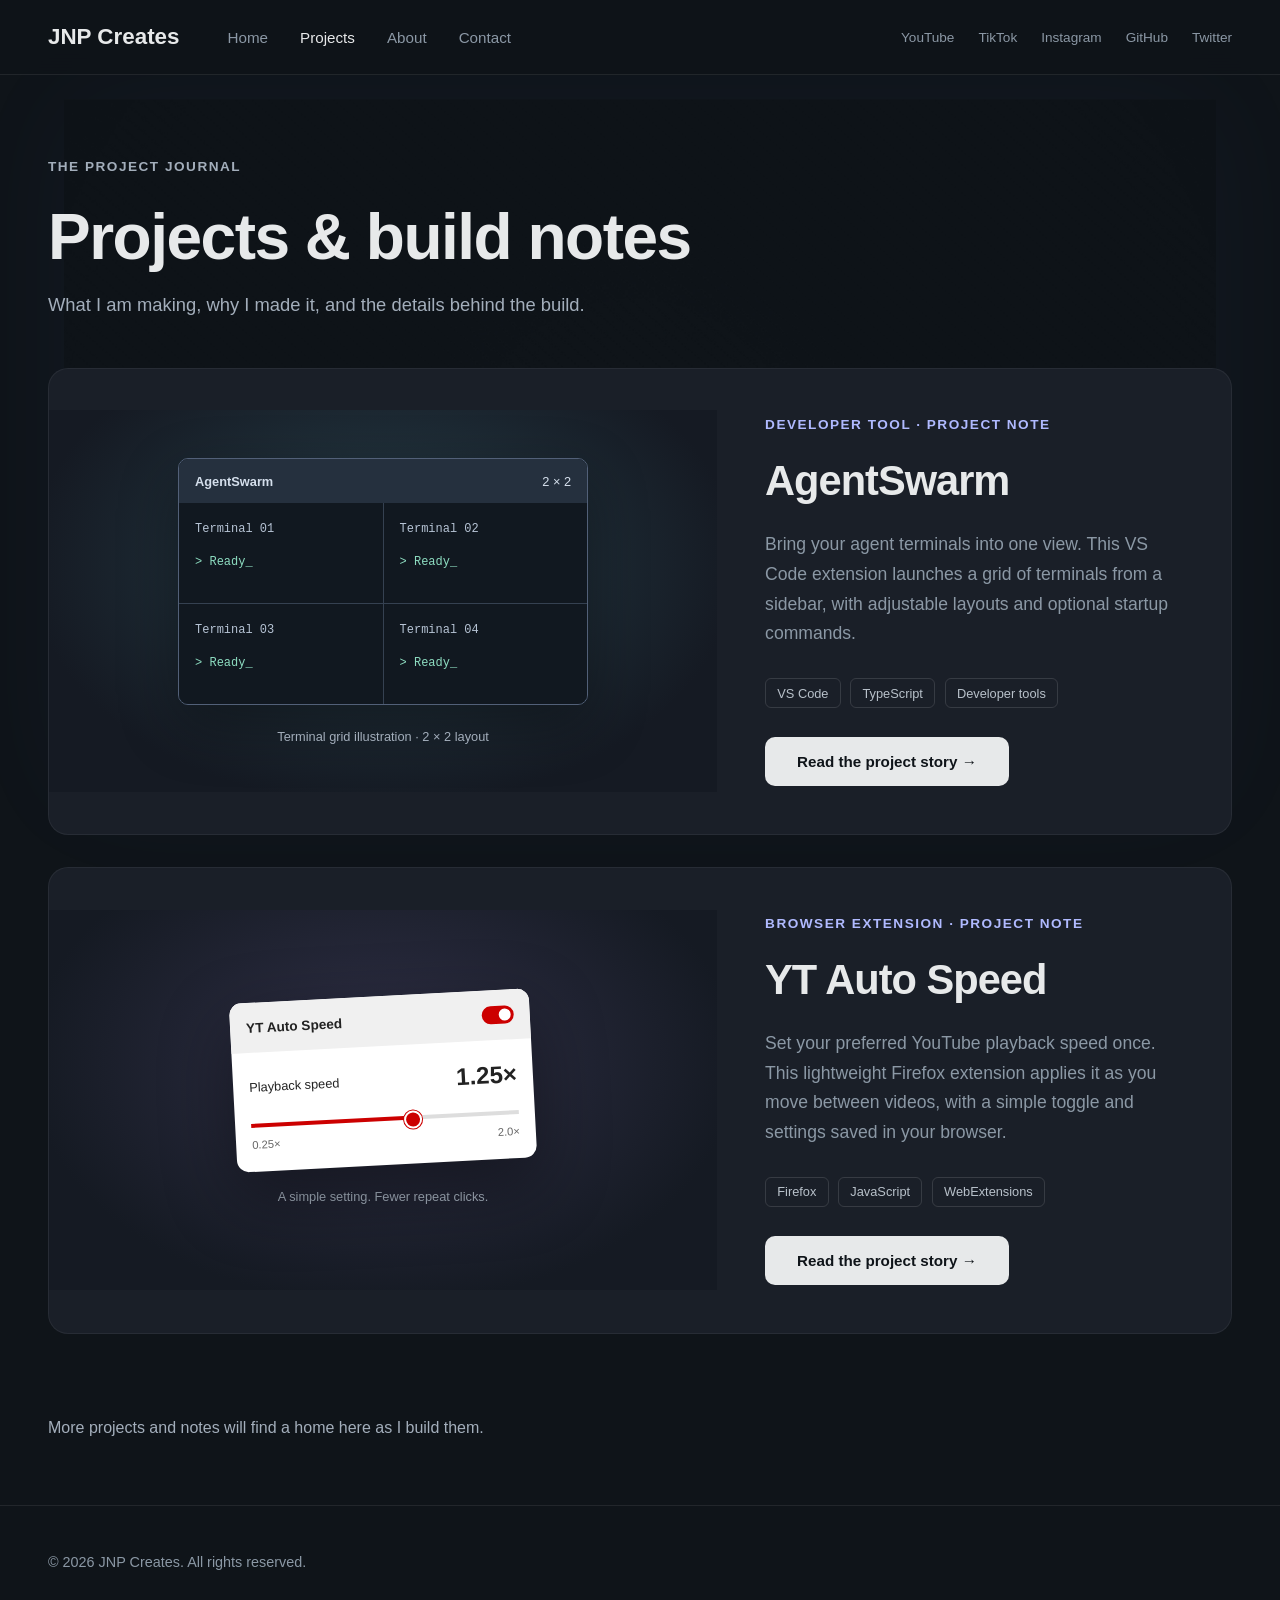
==== commit c203d1f1: "Showcase AgentSwarm in the project journal" ====
--- a/projects.html
+++ b/projects.html
@@ -4,11 +4,11 @@
     <meta charset="UTF-8">
     <meta name="viewport" content="width=device-width, initial-scale=1.0">
     <title>Projects &amp; Build Notes - JNP Creates</title>
-    <meta name="description" content="Explore projects and short build notes from JNP Creates, starting with YT Auto Speed for Firefox.">
+    <meta name="description" content="Explore AgentSwarm, YT Auto Speed, and short build notes from JNP Creates.">
     <link rel="canonical" href="https://jnpcreates.com/projects.html">
     <meta property="og:type" content="website">
     <meta property="og:title" content="Projects &amp; Build Notes - JNP Creates">
-    <meta property="og:description" content="Explore projects and short build notes from JNP Creates, starting with YT Auto Speed for Firefox.">
+    <meta property="og:description" content="Explore AgentSwarm, YT Auto Speed, and short build notes from JNP Creates.">
     <meta property="og:url" content="https://jnpcreates.com/projects.html">
     <meta property="og:image" content="https://jnpcreates.com/jnp-logo.png">
     <link rel="icon" href="jnp-logo.png" type="image/png">
@@ -45,6 +45,29 @@
         <section class="projects-list" aria-label="Project stories">
             <article class="project-item">
     <div class="project-wrapper"><div class="project-grid">
+        <figure class="project-visual swarm-visual" aria-label="Illustration of a two by two terminal grid">
+    <div class="swarm-window" aria-hidden="true">
+        <div class="swarm-titlebar"><strong>AgentSwarm</strong><span>2 &times; 2</span></div>
+        <div class="swarm-grid">
+            <div class="swarm-terminal"><span>Terminal 01</span><span class="swarm-prompt">&gt; Ready_</span></div>
+            <div class="swarm-terminal"><span>Terminal 02</span><span class="swarm-prompt">&gt; Ready_</span></div>
+            <div class="swarm-terminal"><span>Terminal 03</span><span class="swarm-prompt">&gt; Ready_</span></div>
+            <div class="swarm-terminal"><span>Terminal 04</span><span class="swarm-prompt">&gt; Ready_</span></div>
+        </div>
+    </div>
+    <figcaption class="visual-caption">Terminal grid illustration &middot; 2 &times; 2 layout</figcaption>
+</figure>
+        <div class="project-details">
+            <p class="project-category">Developer tool &middot; Project note</p>
+            <h2 class="project-name">AgentSwarm</h2>
+            <p class="project-desc">Bring your agent terminals into one view. This VS Code extension launches a grid of terminals from a sidebar, with adjustable layouts and optional startup commands.</p>
+            <ul class="tags" aria-label="Technologies"><li>VS Code</li><li>TypeScript</li><li>Developer tools</li></ul>
+            <a href="projects/agentswarm.html" class="view-project-btn">Read the project story &rarr;</a>
+        </div>
+    </div></div>
+</article>
+            <article class="project-item">
+    <div class="project-wrapper"><div class="project-grid">
         <figure class="project-visual" aria-label="Illustration of the YT Auto Speed popup">
     <div class="speed-popup" aria-hidden="true">
         <div class="popup-header"><span>YT Auto Speed</span><span class="popup-toggle"></span></div>
@@ -66,7 +89,7 @@
     </div></div>
 </article>
         </section>
-        <p class="journal-note">This is the first entry. More projects and notes will find a home here as I build them.</p>
+        <p class="journal-note">More projects and notes will find a home here as I build them.</p>
     </main>
     <footer class="footer-area"><div class="container"><p class="footer-copy">&copy; 2026 JNP Creates. All rights reserved.</p></div></footer>
 </body>
--- a/showcase.css
+++ b/showcase.css
@@ -51,6 +51,17 @@
 .project-facts dd { line-height: 1.5; margin-bottom: 1.2rem; }
 .project-facts dd:last-child { margin-bottom: 0; }
 .back-link { display: inline-block; margin-bottom: 2rem; }
+.swarm-visual { background: radial-gradient(ellipse at 50% 40%, #273e49, #151a23 75%); }
+.swarm-window { width: 100%; max-width: 410px; border: 1px solid #526078; border-radius: 10px; overflow: hidden; background: #111820; box-shadow: 0 20px 60px #0005; }
+.swarm-titlebar { display: flex; justify-content: space-between; gap: 1rem; padding: 0.9rem 1rem; background: #25303e; color: #d5dfec; font-size: 0.8rem; }
+.swarm-grid { display: grid; grid-template-columns: repeat(2, minmax(0, 1fr)); gap: 1px; background: #354151; }
+.swarm-terminal { min-height: 100px; padding: 1rem; background: #111820; font-family: Consolas, monospace; font-size: 0.75rem; line-height: 1.8; }
+.swarm-terminal span { display: block; color: #b7c4d5; }
+.swarm-terminal .swarm-prompt { color: #8ddcc0; margin-top: 0.7rem; }
+.project-actions { display: flex; align-items: center; flex-wrap: wrap; gap: 1rem 1.5rem; margin-top: 1.5rem; }
+.article-body .view-project-btn { color: #0f1419; text-decoration: none; }
+.article-aside .swarm-visual { padding: 1.5rem; }
+.article-aside .swarm-terminal { padding: 0.75rem; }
 .footer-area { padding: 3rem 0; margin-top: 3rem; }
 @media (max-width: 1024px) {
     .project-name { font-size: 2.2rem; }
